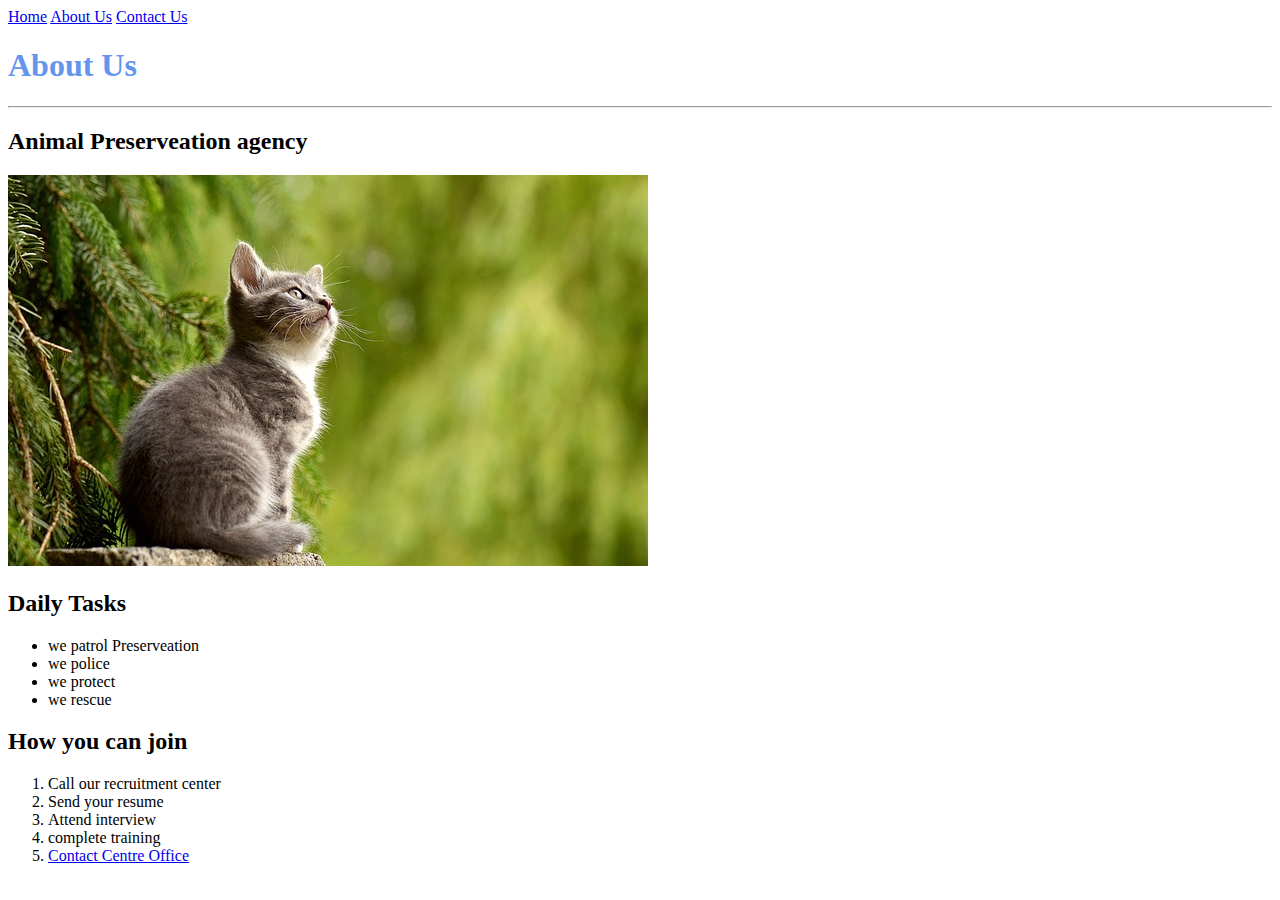
==== about_us.html @ 8863f860 "First Draft of Website" ====
<!DOCTYPE html>
<html lang="en">
  <head>
    <meta charset="UTF-8" />
    <meta name="viewport" content="width=device-width, initial-scale=1.0" />
    <title>About Us</title>
  </head>
  <body>
    <a href="index.html">Home</a>
    <a href="about_us.html">About Us</a>
    <a href="contact_us.html">Contact Us</a>
    <h1 style="color: cornflowerblue;">About Us</h1>
    <hr />

    <h2>Animal Preserveation agency</h2>
    <img src="images/cat.jpg" alt="cat"/>

    <h2>Daily Tasks</h2>
    <ul>
        <li>we patrol Preserveation</li>
        <li>we police</li>
        <li>we protect</li>
        <li>we rescue</li>
    </ul>
    <h2>How you can join</h2>
    <ol>
        <li>Call our recruitment center</li>
        <li>Send your resume</li>
        <li>Attend interview</li>
        <li>complete training</li>
        <li>
            <a href="contact_us.html">Contact Centre Office</a>
        </li>
    </ol>
  </body>
</html>
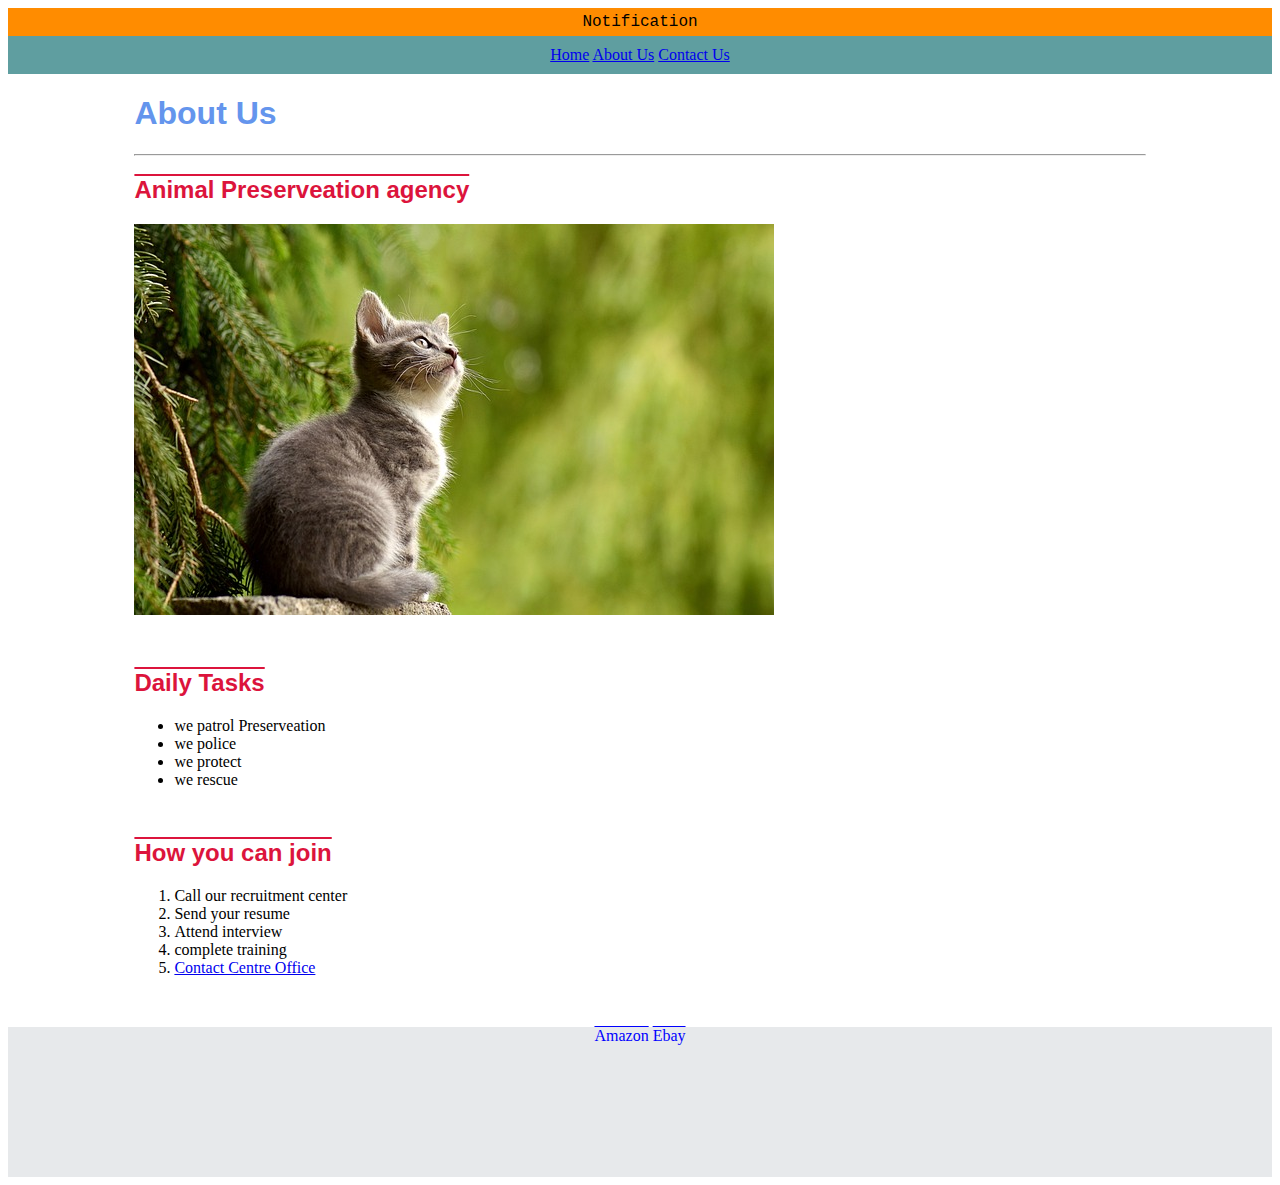
==== commit d578dde3: "added css" ====
--- a/about_us.html
+++ b/about_us.html
@@ -4,25 +4,42 @@
     <meta charset="UTF-8" />
     <meta name="viewport" content="width=device-width, initial-scale=1.0" />
     <title>About Us</title>
+    <link rel="stylesheet" href="stylesheets/site.css" />
   </head>
   <body>
-    <a href="index.html">Home</a>
-    <a href="about_us.html">About Us</a>
-    <a href="contact_us.html">Contact Us</a>
-    <h1 style="color: cornflowerblue;">About Us</h1>
+    <header>
+      <div id="banner">
+        <p>Notification</p>
+      </div>
+      <nav>
+        <a href="index.html">Home</a>
+        <a href="about_us.html">About Us</a>
+        <a href="contact_us.html">Contact Us</a>
+      </nav>
+    </header>
+    
+    <main>
+      <h1 style="color: cornflowerblue;">About Us</h1>
     <hr />
-
-    <h2>Animal Preserveation agency</h2>
-    <img src="images/cat.jpg" alt="cat"/>
-
-    <h2>Daily Tasks</h2>
+    
+    <article>
+      <h2>Animal Preserveation agency</h2>
+      <img src="images/cat.jpg" alt="cat"/>
+    </article>
+    
+    <article>
+      <h2>Daily Tasks</h2>
     <ul>
         <li>we patrol Preserveation</li>
         <li>we police</li>
         <li>we protect</li>
         <li>we rescue</li>
     </ul>
-    <h2>How you can join</h2>
+
+    </article>
+
+    <article>
+      <h2>How you can join</h2>
     <ol>
         <li>Call our recruitment center</li>
         <li>Send your resume</li>
@@ -32,5 +49,14 @@
             <a href="contact_us.html">Contact Centre Office</a>
         </li>
     </ol>
+
+    </article>
+    
+    </main>
+
+    <footer>
+      <a href="https://www.amazon.com">Amazon</a>
+      <a href="https://www.ebay.com" target="_blank">Ebay</a>
+    </footer>
   </body>
 </html>
--- a/stylesheets/site.css
+++ b/stylesheets/site.css
@@ -0,0 +1,81 @@
+h1{
+    color: rgb(42, 72, 223);
+}
+h2{
+    color: crimson;
+    text-decoration: overline;
+}
+h1,h2,h3,h4,h5,h6{
+font-family: 'Franklin Gothic Medium', 'Arial Narrow', Arial, sans-serif;
+}
+p{
+    font-family: 'Courier New', Courier, monospace;
+}
+
+#banner{
+    background-color: darkorange;
+    padding-bottom: 5px;
+    padding-top: 5px;
+    text-align: center;
+}
+
+#banner p{
+    margin: 0;
+}
+#nav, nav{
+    background-color: cadetblue;
+    padding: 10px;
+    text-align: center;
+}
+#nav a nav a{
+    color: aliceblue;
+    text-decoration: none;
+    font-size: large;
+    margin-right: 10px;
+    padding: 10px;
+}
+
+#nav a:hover{
+    background-color: aquamarine;
+    color: cadetblue;
+}
+
+nav a:hover{
+    background-color: aquamarine;
+    color: cadetblue;
+}
+
+#footer, footer{
+    background-color: #e7e9eb;
+    min-height: 150px;
+    text-align: center;
+}
+
+#footer a, footer a{
+    color: blue;
+    text-decoration: overline;
+}
+
+#main, main{
+    width: 80%;
+    margin: 0 auto;
+}
+
+article{
+    margin-bottom: 50px;
+}
+
+.logo{
+    height: 50px;
+    width: 50px;
+}
+
+.differenttext{
+    font-size: larger;
+    font-family: Georgia, 'Times New Roman', Times, serif;
+    font-weight: bold;
+}
+
+.weiredColor{
+    color: darkmagenta;
+}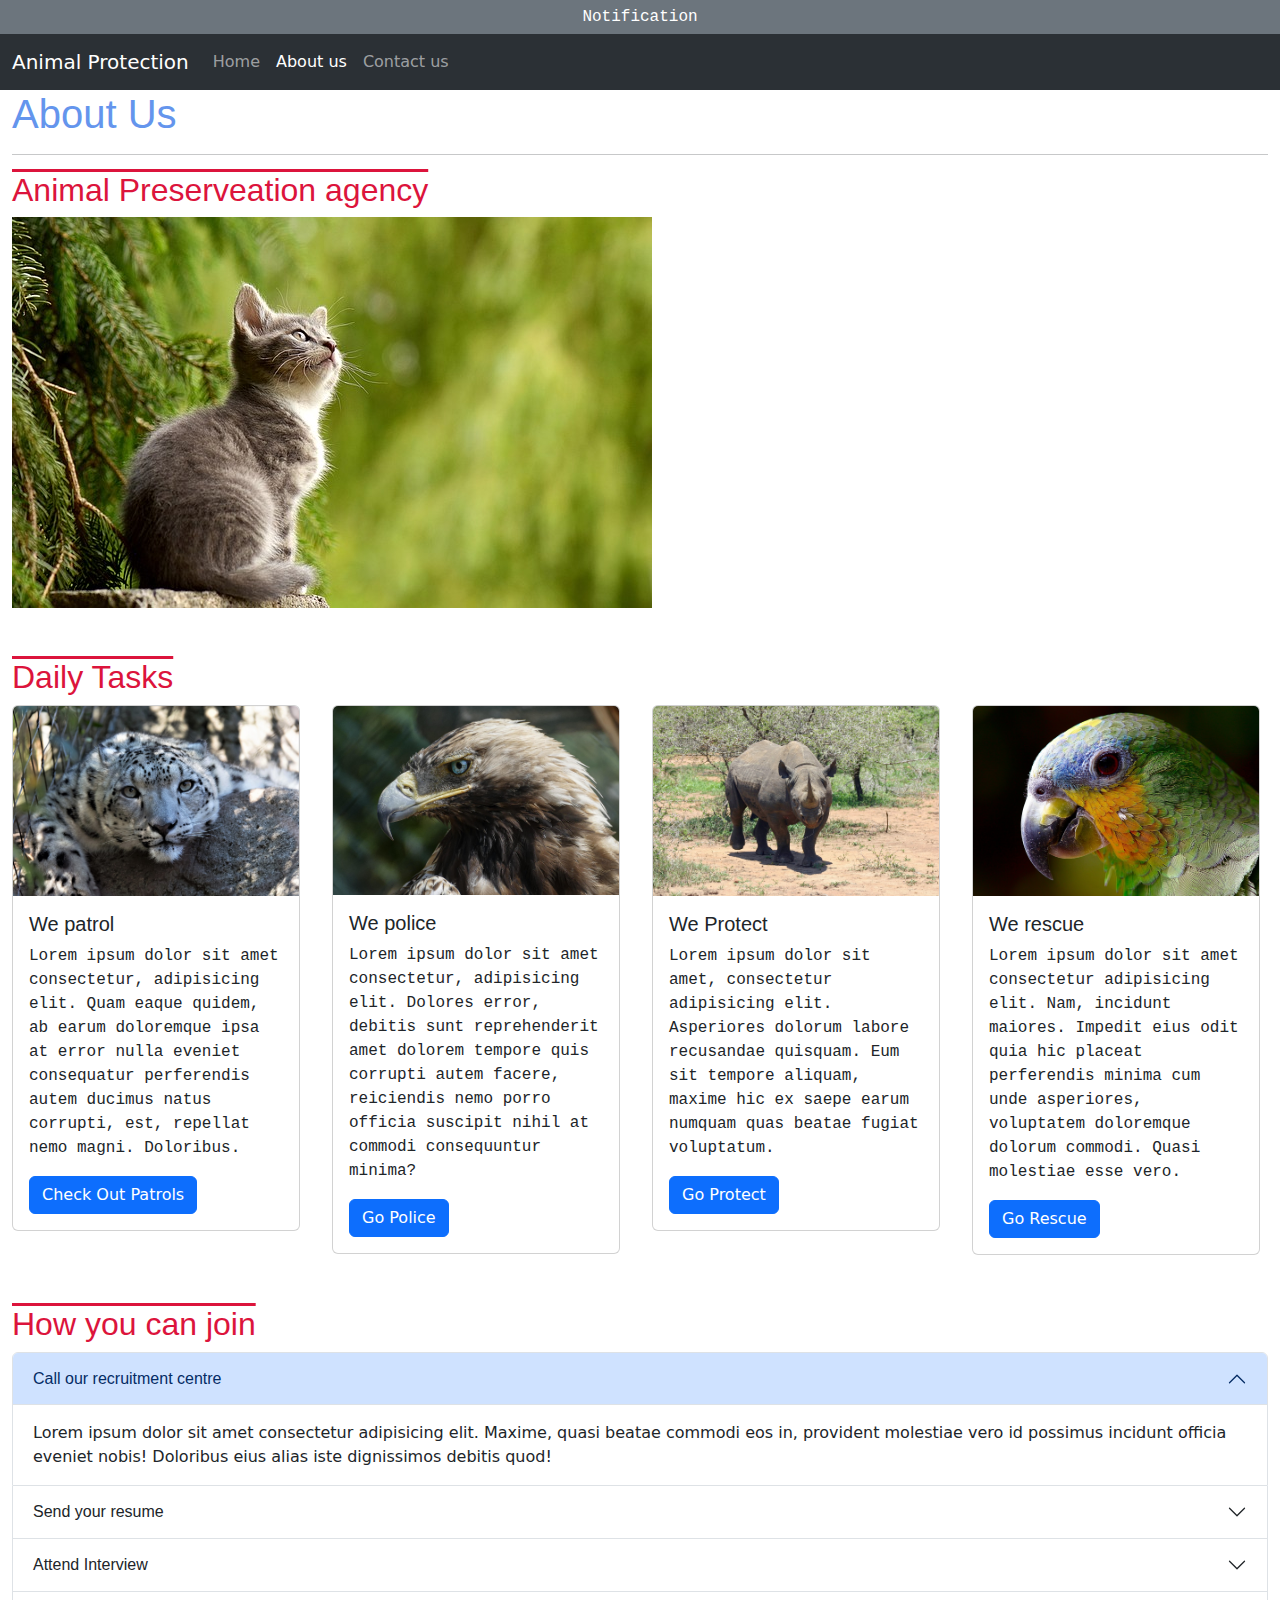
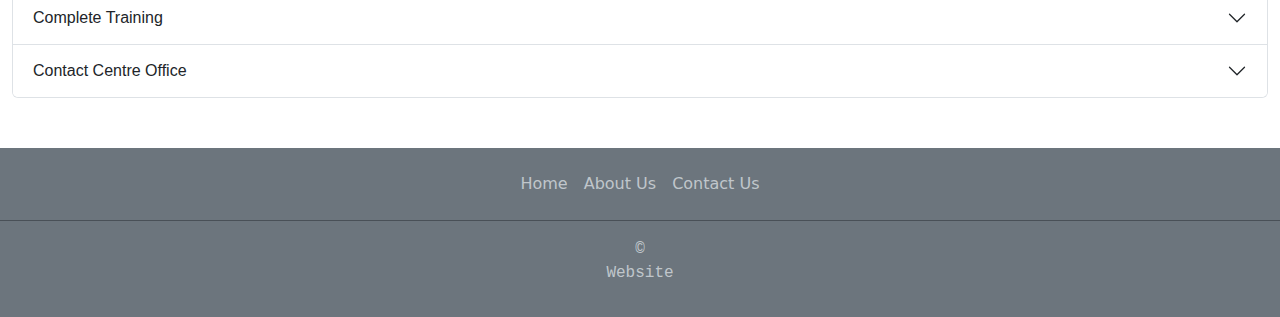
==== commit 0fd7b78f: "bootstrap" ====
--- a/about_us.html
+++ b/about_us.html
@@ -4,21 +4,32 @@
     <meta charset="UTF-8" />
     <meta name="viewport" content="width=device-width, initial-scale=1.0" />
     <title>About Us</title>
+    <link rel="stylesheet" href="stylesheets/bootstrap.min.css"/>
     <link rel="stylesheet" href="stylesheets/site.css" />
   </head>
   <body>
     <header>
-      <div id="banner">
+      <div id="banner" class="bg-secondary text-white text-center">
         <p>Notification</p>
       </div>
-      <nav>
-        <a href="index.html">Home</a>
-        <a href="about_us.html">About Us</a>
-        <a href="contact_us.html">Contact Us</a>
+      <nav class="navbar navbar-expand-lg bg-body-tertiary" data-bs-theme="dark">
+        <div class="container-fluid">
+          <a class="navbar-brand" href="#">Animal Protection</a>
+          <button class="navbar-toggler" type="button" data-bs-toggle="collapse" data-bs-target="#navbarNavAltMarkup" aria-controls="navbarNavAltMarkup" aria-expanded="false" aria-label="Toggle navigation">
+            <span class="navbar-toggler-icon"></span>
+          </button>
+          <div class="collapse navbar-collapse" id="navbarNavAltMarkup">
+            <div class="navbar-nav">
+              <a class="nav-link " href="index.html">Home</a>
+              <a class="nav-link" href="about_us.html">About us</a>
+              <a class="nav-link" href="contact_us.html">Contact us</a>
+            </div>
+          </div>
+        </div>
       </nav>
     </header>
     
-    <main>
+    <main class="container-fluid">
       <h1 style="color: cornflowerblue;">About Us</h1>
     <hr />
     
@@ -29,34 +40,135 @@
     
     <article>
       <h2>Daily Tasks</h2>
-    <ul>
-        <li>we patrol Preserveation</li>
-        <li>we police</li>
-        <li>we protect</li>
-        <li>we rescue</li>
-    </ul>
-
+      <div class="row">
+        <div class="col">
+            <div class="card" style="width: 18rem;">
+                <img src="images/leopard.jpg" class="card-img-top" alt="...">
+                <div class="card-body">
+                  <h5 class="card-title">We patrol</h5>
+                  <p class="card-text">Lorem ipsum dolor sit amet consectetur, adipisicing elit. Quam eaque quidem, ab earum doloremque ipsa at error nulla eveniet consequatur perferendis autem ducimus natus corrupti, est, repellat nemo magni. Doloribus.</p>
+                  <a href="contact_us.html" class="btn btn-primary">Check Out Patrols</a>
+                </div>
+              </div>
+        </div>
+        <div class="col">
+            <div class="card" style="width: 18rem;">
+                <img src="images/eagle.jpg" class="card-img-top" alt="...">
+                <div class="card-body">
+                  <h5 class="card-title">We police</h5>
+                  <p class="card-text">Lorem ipsum dolor sit amet consectetur, adipisicing elit. Dolores error, debitis sunt reprehenderit amet dolorem tempore quis corrupti autem facere, reiciendis nemo porro officia suscipit nihil at commodi consequuntur minima?</p>
+                  <a href="contact_us.html" class="btn btn-primary">Go Police</a>
+                </div>
+              </div>
+        </div>
+        <div class="col">
+            <div class="card" style="width: 18rem;">
+                <img src="images/rhino.jpg" class="card-img-top" alt="...">
+                <div class="card-body">
+                  <h5 class="card-title">We Protect</h5>
+                  <p class="card-text">Lorem ipsum dolor sit amet, consectetur adipisicing elit. Asperiores dolorum labore recusandae quisquam. Eum sit tempore aliquam, maxime hic ex saepe earum numquam quas beatae fugiat voluptatum.</p>
+                  <a href="contact_us.html" class="btn btn-primary">Go Protect</a>
+                </div>
+              </div>
+        </div>
+        <div class="col">
+            <div class="card" style="width: 18rem;">
+                <img src="images/parrot.jpg" class="card-img-top" alt="...">
+                <div class="card-body">
+                  <h5 class="card-title">We rescue</h5>
+                  <p class="card-text">Lorem ipsum dolor sit amet consectetur adipisicing elit. Nam, incidunt maiores. Impedit eius odit quia hic placeat perferendis minima cum unde asperiores, voluptatem doloremque dolorum commodi. Quasi molestiae esse vero.</p>
+                  <a href="contact_us.html" class="btn btn-primary">Go Rescue</a>
+                </div>
+              </div>
+        </div>
+    </div>
     </article>
 
     <article>
       <h2>How you can join</h2>
-    <ol>
-        <li>Call our recruitment center</li>
-        <li>Send your resume</li>
-        <li>Attend interview</li>
-        <li>complete training</li>
-        <li>
-            <a href="contact_us.html">Contact Centre Office</a>
-        </li>
-    </ol>
+      <div class="accordion" id="accordionExample">
+        <div class="accordion-item">
+          <h3 class="accordion-header">
+            <button class="accordion-button" type="button" data-bs-toggle="collapse" data-bs-target="#collapseOne" aria-expanded="true" aria-controls="collapseOne">
+                Call our recruitment centre
+            </button>
+          </h3>
+          <div id="collapseOne" class="accordion-collapse collapse show" data-bs-parent="#accordionExample">
+            <div class="accordion-body">
+              Lorem ipsum dolor sit amet consectetur adipisicing elit. Maxime, quasi beatae commodi eos in, provident molestiae vero id possimus incidunt officia eveniet nobis! Doloribus eius alias iste dignissimos debitis quod!
+            </div>
+          </div>
+        </div>
+        <div class="accordion-item">
+          <h3 class="accordion-header">
+            <button class="accordion-button collapsed" type="button" data-bs-toggle="collapse" data-bs-target="#collapseTwo" aria-expanded="false" aria-controls="collapseTwo">
+                Send your resume
+            </button>
+          </h3>
+          <div id="collapseTwo" class="accordion-collapse collapse" data-bs-parent="#accordionExample">
+            <div class="accordion-body">
+              <strong>This is the second item's accordion body.</strong> It is hidden by default, until the collapse plugin adds the appropriate classes that we use to style each element. These classes control the overall appearance, as well as the showing and hiding via CSS transitions. You can modify any of this with custom CSS or overriding our default variables. It's also worth noting that just about any HTML can go within the <code>.accordion-body</code>, though the transition does limit overflow.
+            </div>
+          </div>
+        </div>
+        <div class="accordion-item">
+          <h3 class="accordion-header">
+            <button class="accordion-button collapsed" type="button" data-bs-toggle="collapse" data-bs-target="#collapseThree" aria-expanded="false" aria-controls="collapseThree">
+                Attend Interview
+            </button>
+          </h3>
+          <div id="collapseThree" class="accordion-collapse collapse" data-bs-parent="#accordionExample">
+            <div class="accordion-body">
+              <strong>This is the third item's accordion body.</strong> It is hidden by default, until the collapse plugin adds the appropriate classes that we use to style each element. These classes control the overall appearance, as well as the showing and hiding via CSS transitions. You can modify any of this with custom CSS or overriding our default variables. It's also worth noting that just about any HTML can go within the <code>.accordion-body</code>, though the transition does limit overflow.
+            </div>
+          </div>
+        </div>
+        <div class="accordion-item">
+            <h3 class="accordion-header">
+              <button class="accordion-button collapsed" type="button" data-bs-toggle="collapse" data-bs-target="#collapseFour" aria-expanded="false" aria-controls="collapseFour">
+                Complete Training
+              </button>
+            </h3>
+            <div id="collapseFour" class="accordion-collapse collapse" data-bs-parent="#accordionExample">
+              <div class="accordion-body">
+                <strong>This is the third item's accordion body.</strong> It is hidden by default, until the collapse plugin adds the appropriate classes that we use to style each element. These classes control the overall appearance, as well as the showing and hiding via CSS transitions. You can modify any of this with custom CSS or overriding our default variables. It's also worth noting that just about any HTML can go within the <code>.accordion-body</code>, though the transition does limit overflow.
+              </div>
+            </div>
+          </div>
+          <div class="accordion-item">
+            <h3 class="accordion-header">
+              <button class="accordion-button collapsed" type="button" data-bs-toggle="collapse" data-bs-target="#collapseFive" aria-expanded="false" aria-controls="collapseFive">
+                Contact Centre Office
+              </button>
+            </h3>
+            <div id="collapseFive" class="accordion-collapse collapse" data-bs-parent="#accordionExample">
+              <div class="accordion-body">
+                Lorem ipsum dolor sit, amet consectetur adipisicing elit. At, excepturi porro beatae quod minus delectus explicabo laborum, nemo accusamus esse adipisci totam fuga ratione debitis harum quia quis! Itaque, tempore?
+
+                <a href="contact_us.html" class="btn btn-outline-secondary">Contact Us</a>
+              </div>
+            </div>
+          </div>
+      </div>
 
     </article>
     
     </main>
 
-    <footer>
-      <a href="https://www.amazon.com">Amazon</a>
-      <a href="https://www.ebay.com" target="_blank">Ebay</a>
+    <footer class="py-3 mt-4 bg-secondary" data-bs-theme="dark">
+      <ul class="nav justify-content-center border-bottom pb-3 mb-3">
+        <li class="nav-item"><a href="#" class="nav-link px-2 text-body-secondary">Home</a></li>
+        <li class="nav-item"><a href="#" class="nav-link px-2 text-body-secondary">About Us</a></li>
+        <li class="nav-item"><a href="#" class="nav-link px-2 text-body-secondary">Contact Us</a></li>
+      </ul>
+      <p class="text-center text-body-secondary">© 
+        <a href="" target="_blank" class="nav-link">
+          Website
+     </a>
+      </p>
     </footer>
+    <script src="scripts/jquery.js"></script>
+    <script src="scripts/bootstrap.min.js"></script>
+    <script src="scripts/site.js"></script>
   </body>
 </html>
--- a/stylesheets/site.css
+++ b/stylesheets/site.css
@@ -13,47 +13,12 @@
 }
 
 #banner{
-    background-color: darkorange;
     padding-bottom: 5px;
     padding-top: 5px;
-    text-align: center;
 }
 
 #banner p{
     margin: 0;
-}
-#nav, nav{
-    background-color: cadetblue;
-    padding: 10px;
-    text-align: center;
-}
-#nav a nav a{
-    color: aliceblue;
-    text-decoration: none;
-    font-size: large;
-    margin-right: 10px;
-    padding: 10px;
-}
-
-#nav a:hover{
-    background-color: aquamarine;
-    color: cadetblue;
-}
-
-nav a:hover{
-    background-color: aquamarine;
-    color: cadetblue;
-}
-
-#footer, footer{
-    background-color: #e7e9eb;
-    min-height: 150px;
-    text-align: center;
-}
-
-#footer a, footer a{
-    color: blue;
-    text-decoration: overline;
 }
 
 #main, main{
